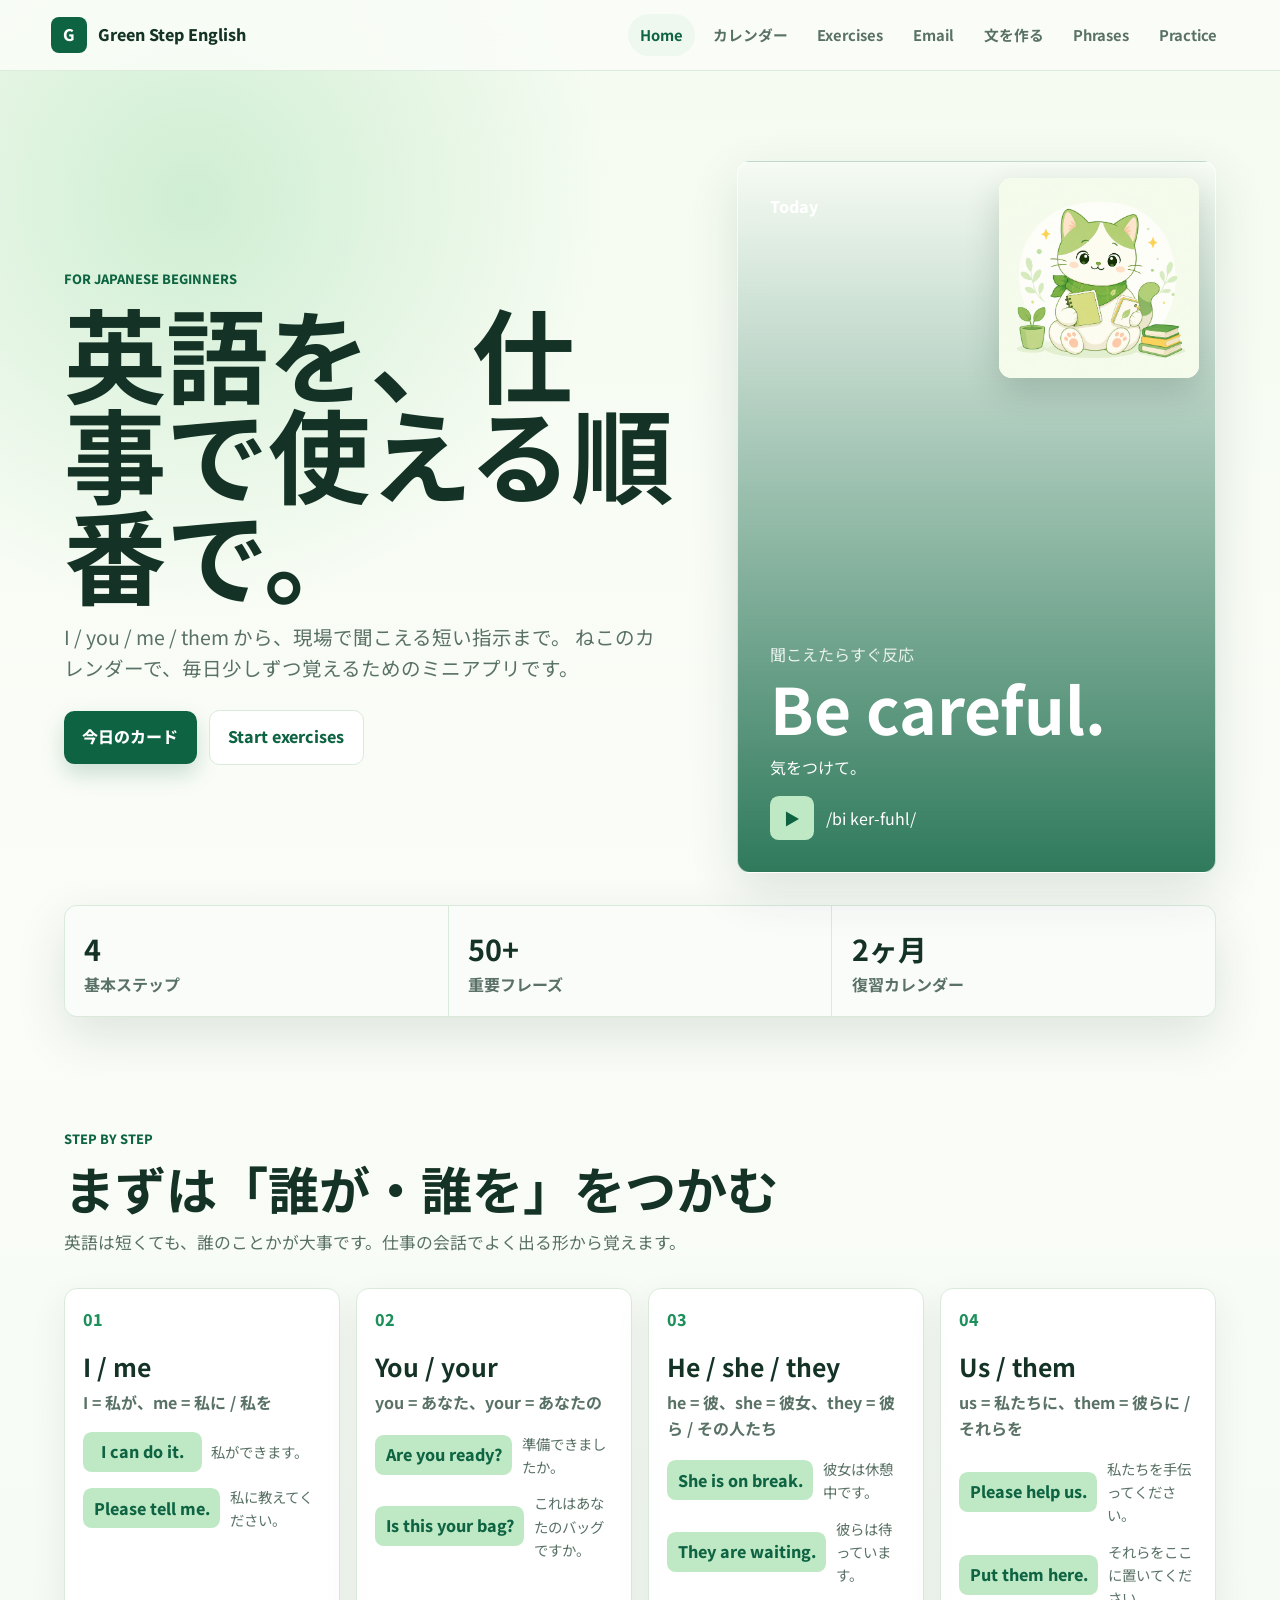
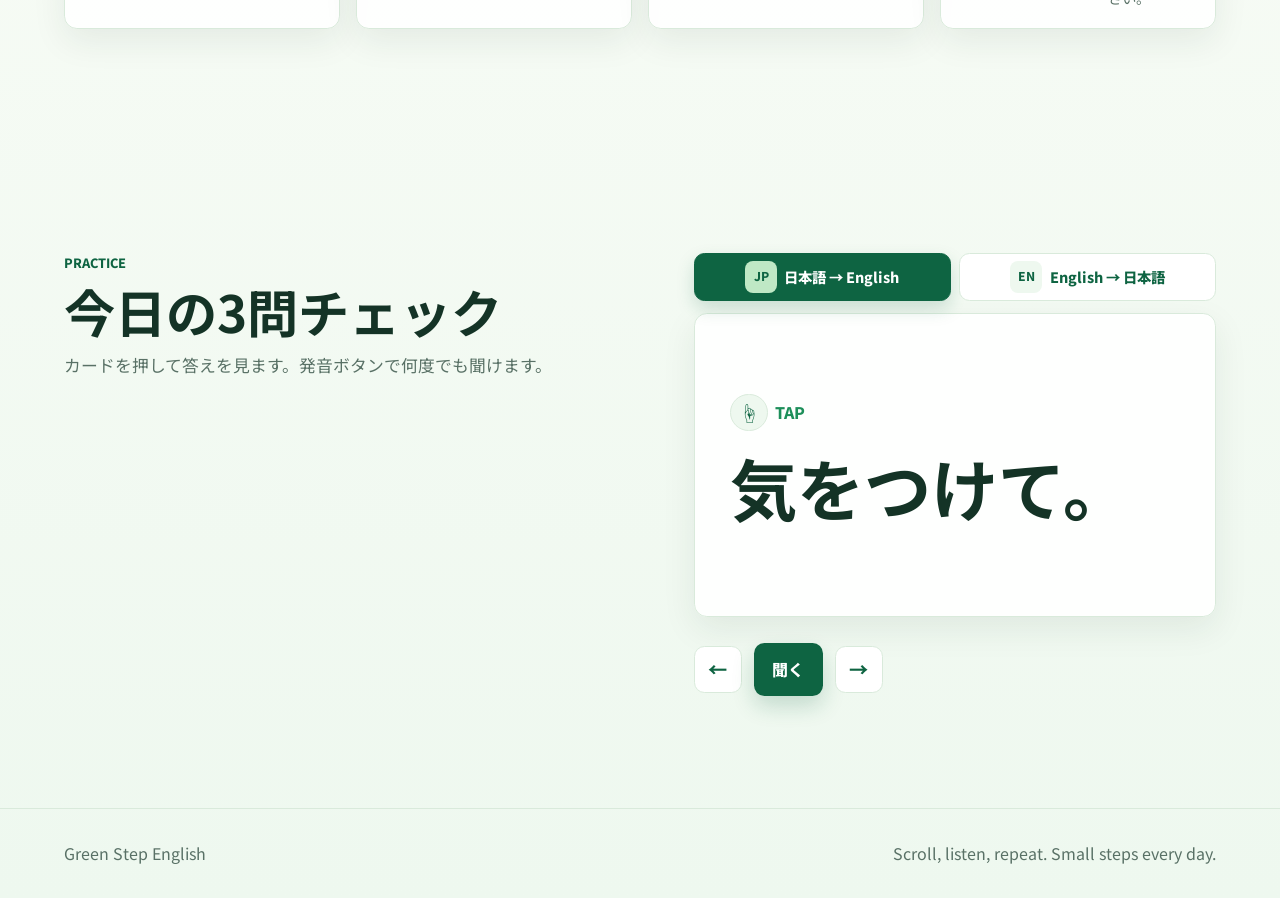
==== index.html @ 0c3299a9 "Remove German UI labels" ====
<!doctype html>
<html lang="ja">
  <head>
    <meta charset="UTF-8" />
    <meta name="viewport" content="width=device-width, initial-scale=1.0" />
    <title>Green Step English</title>
    <link rel="preconnect" href="https://fonts.googleapis.com" />
    <link rel="preconnect" href="https://fonts.gstatic.com" crossorigin />
    <link
      href="https://fonts.googleapis.com/css2?family=Noto+Sans+JP:wght@400;500;700;800&display=swap"
      rel="stylesheet"
    />
    <link rel="stylesheet" href="styles.css" />
  </head>
  <body>
    <header class="topbar">
      <a class="brand" href="#top" aria-label="Green Step English">
        <span class="brand-mark">G</span>
        <span>Green Step English</span>
      </a>
      <nav class="nav" aria-label="メインナビゲーション">
        <a class="is-active" href="#home" data-page-link="home">Home</a>
        <a href="#calendar" data-page-link="calendar">カレンダー</a>
        <a href="#exercises" data-page-link="exercises">Exercises</a>
        <a href="#email" data-page-link="email">Email</a>
        <a href="#builder" data-page-link="builder">文を作る</a>
        <a href="#work" data-page-link="work">Phrases</a>
        <a href="#practice" data-page-link="practice">Practice</a>
      </nav>
    </header>

    <main id="top">
      <div class="page is-active" data-page="home">
        <section class="hero">
          <div class="hero-copy">
            <p class="eyebrow">For Japanese beginners</p>
            <h1>英語を、仕事で使える順番で。</h1>
            <p class="lead">
              I / you / me / them から、現場で聞こえる短い指示まで。
              ねこのカレンダーで、毎日少しずつ覚えるためのミニアプリです。
            </p>
            <div class="hero-actions">
              <a class="primary-action" href="#calendar" data-page-link="calendar">今日のカード</a>
              <a class="secondary-action" href="#exercises" data-page-link="exercises">Start exercises</a>
            </div>
          </div>
          <div class="hero-panel" aria-label="今日のミニレッスン">
            <img class="cat-mascot" src="assets/study-cat.png" alt="英語を勉強するねこのマスコット" />
            <div class="panel-topline">
              <span>Today</span>
              <strong>8 min</strong>
            </div>
            <p class="mini-label">聞こえたらすぐ反応</p>
            <h2>Be careful.</h2>
            <p>気をつけて。</p>
            <div class="sound-row">
              <button class="sound-button" data-speak="Be careful.">▶</button>
              <span>/bi ker-fuhl/</span>
            </div>
          </div>
        </section>

        <section class="stats-band" aria-label="学習の流れ">
          <div>
            <strong>4</strong>
            <span>基本ステップ</span>
          </div>
          <div>
            <strong>50+</strong>
            <span>重要フレーズ</span>
          </div>
          <div>
            <strong>2ヶ月</strong>
            <span>復習カレンダー</span>
          </div>
        </section>

        <section class="section intro-section" id="steps">
          <div class="section-heading">
            <p class="eyebrow">Step by step</p>
            <h2>まずは「誰が・誰を」をつかむ</h2>
            <p>
              英語は短くても、誰のことかが大事です。仕事の会話でよく出る形から覚えます。
            </p>
          </div>

          <div class="lesson-grid">
            <article class="lesson-card">
              <span class="step-number">01</span>
              <h3>I / me</h3>
              <p class="jp">I = 私が、me = 私に / 私を</p>
              <ul>
                <li><button data-speak="I can do it.">I can do it.</button><span>私ができます。</span></li>
                <li><button data-speak="Please tell me.">Please tell me.</button><span>私に教えてください。</span></li>
              </ul>
            </article>
            <article class="lesson-card">
              <span class="step-number">02</span>
              <h3>You / your</h3>
              <p class="jp">you = あなた、your = あなたの</p>
              <ul>
                <li><button data-speak="Are you ready?">Are you ready?</button><span>準備できましたか。</span></li>
                <li><button data-speak="Is this your bag?">Is this your bag?</button><span>これはあなたのバッグですか。</span></li>
              </ul>
            </article>
            <article class="lesson-card">
              <span class="step-number">03</span>
              <h3>He / she / they</h3>
              <p class="jp">he = 彼、she = 彼女、they = 彼ら / その人たち</p>
              <ul>
                <li><button data-speak="She is on break.">She is on break.</button><span>彼女は休憩中です。</span></li>
                <li><button data-speak="They are waiting.">They are waiting.</button><span>彼らは待っています。</span></li>
              </ul>
            </article>
            <article class="lesson-card">
              <span class="step-number">04</span>
              <h3>Us / them</h3>
              <p class="jp">us = 私たちに、them = 彼らに / それらを</p>
              <ul>
                <li><button data-speak="Please help us.">Please help us.</button><span>私たちを手伝ってください。</span></li>
                <li><button data-speak="Put them here.">Put them here.</button><span>それらをここに置いてください。</span></li>
              </ul>
            </article>
          </div>
        </section>
      </div>

      <section class="section calendar-section page" id="calendar" data-page="calendar">
        <div class="section-heading">
          <p class="eyebrow">Cat review calendar</p>
          <h2>2ヶ月のねこ復習カレンダー</h2>
          <p>
            60日を2つの30日ブロックで表示します。最初の日は2枚、その後は新しいカード1枚と古いカードの復習です。
          </p>
        </div>

        <div class="calendar-layout">
          <div class="calendar-board">
            <div class="calendar-header">
              <div>
                <p class="builder-label">Study map</p>
                <h3>今日の足あとを選ぶ</h3>
              </div>
              <img src="assets/study-cat.png" alt="" aria-hidden="true" />
            </div>
            <div class="months" id="calendarMonths"></div>
          </div>

          <aside class="day-study" aria-live="polite">
            <div class="day-study-top">
              <div>
                <p class="builder-label" id="selectedDayLabel">Day 1</p>
                <h3 id="selectedDayTitle">今日のカード</h3>
              </div>
              <span id="dayMixBadge">2 new</span>
            </div>
            <div class="front-toggle" aria-label="カードの表面">
              <button class="is-selected" data-front-lang="en" type="button">
                <span>EN</span>
                English
              </button>
              <button data-front-lang="ja" type="button">
                <span>JP</span>
                日本語
              </button>
            </div>
            <div class="study-card" id="studyCard" tabindex="0" role="button">
              <div class="card-topline">
                <p id="studyCardType">New card</p>
                <span class="tap-hint" aria-hidden="true">☝</span>
              </div>
              <h4 id="studyPrompt">Be careful.</h4>
              <p id="studyAnswer">気をつけて。</p>
              <div class="word-map" id="wordMap" aria-label="単語マップ"></div>
            </div>
            <div class="study-controls">
              <button class="icon-action" id="prevStudyCard" aria-label="前のカード">←</button>
              <button class="primary-action" id="speakStudyCard">聞く</button>
              <button class="icon-action" id="nextStudyCard" aria-label="次のカード">→</button>
            </div>
            <div class="daily-card-list" id="dailyCardList"></div>
          </aside>
        </div>
      </section>

      <section class="section exercises-section page" id="exercises" data-page="exercises">
        <div class="section-heading">
          <p class="eyebrow">Smart exercises</p>
          <h2>緑なら正解、赤ならもう一度</h2>
          <p>覚えた単語とフレーズを、選択・穴埋め・メール文で練習します。</p>
        </div>

        <div class="exercise-dashboard">
          <div class="score-card">
            <p class="builder-label">Score</p>
            <h3 id="exerciseScore">0 / 0</h3>
            <button class="secondary-action" id="resetExercises" type="button">Reset</button>
          </div>
          <div class="exercise-list" id="exerciseList"></div>
        </div>
      </section>

      <section class="section email-section page" id="email" data-page="email">
        <div class="section-heading">
          <p class="eyebrow">Email & office English</p>
          <h2>メールと仕事でよく使う表現</h2>
          <p>短いメール、依頼、確認、返信で使える安全な表現です。</p>
        </div>

        <div class="email-layout">
          <div class="email-phrase-list" id="emailPhraseList"></div>
          <div class="email-mini-task">
            <p class="builder-label">Mini writing</p>
            <h3>空欄に合う英語を選ぶ</h3>
            <p class="mail-preview">
              Hello,<br />
              <span id="emailBlank">_____</span><br />
              Thank you.
            </p>
            <div class="email-options" id="emailOptions"></div>
            <p class="exercise-feedback" id="emailFeedback"></p>
          </div>
        </div>
      </section>

      <section class="section builder-section page" id="builder" data-page="builder">
        <div class="section-heading">
          <p class="eyebrow">Sentence builder</p>
          <h2>自分の仕事を英語で言う</h2>
          <p>
            実際の部署名を使って、自分の所属や行き先を英語で言えるように練習します。
          </p>
        </div>

        <div class="builder-layout">
          <div class="builder-card">
            <p class="builder-label">今の文</p>
            <h3 id="builtSentence">I'm working in the kitchen department.</h3>
            <p id="builtJapanese">私はキッチン部門で働いています。</p>
            <button class="primary-action" id="speakBuiltSentence">聞く</button>
          </div>
          <div class="builder-options" aria-label="文のオプション">
            <div>
              <p class="option-title">場所 / 部署</p>
              <div class="option-row" id="departmentOptions"></div>
            </div>
            <div>
              <p class="option-title">言い方</p>
              <div class="pattern-grid" id="patternOptions"></div>
            </div>
          </div>
        </div>
      </section>

      <section class="section phrase-section page" id="work" data-page="work">
        <div class="section-heading">
          <p class="eyebrow">Workplace phrases</p>
          <h2>職場で聞こえやすい短い英語</h2>
          <p>倉庫、工場、カフェ、ホテル、オフィスで使える「短くて強い」表現です。</p>
        </div>

        <div class="phrase-list" id="phraseList"></div>
      </section>

      <section class="section practice-section page" id="practice" data-page="practice">
        <div class="section-heading">
          <p class="eyebrow">Practice</p>
          <h2>今日の3問チェック</h2>
          <p>カードを押して答えを見ます。発音ボタンで何度でも聞けます。</p>
        </div>

        <div class="quiz-shell">
          <div class="front-toggle quiz-direction" aria-label="練習の方向">
            <button class="is-selected" data-quiz-dir="ja-en" type="button">
              <span>JP</span>
              日本語 → English
            </button>
            <button data-quiz-dir="en-ja" type="button">
              <span>EN</span>
              English → 日本語
            </button>
          </div>
          <div class="quiz-card" id="quizCard" tabindex="0" role="button" aria-live="polite">
            <p class="quiz-kicker"><span aria-hidden="true">☝</span> Tap</p>
            <h3 id="quizPrompt">気をつけて。</h3>
            <p id="quizAnswer">Be careful.</p>
            <div class="word-map" id="quizWordMap" aria-label="単語マップ"></div>
          </div>
          <div class="quiz-controls">
            <button class="icon-action" id="prevQuiz" aria-label="前の問題">←</button>
            <button class="primary-action" id="speakQuiz">聞く</button>
            <button class="icon-action" id="nextQuiz" aria-label="次の問題">→</button>
          </div>
        </div>
      </section>
    </main>

    <footer class="footer">
      <p>Green Step English</p>
      <p>Scroll, listen, repeat. Small steps every day.</p>
    </footer>

    <script src="script.js"></script>
  </body>
</html>
---- styles.css ----
:root {
  --ink: #143326;
  --muted: #597166;
  --soft: #eef8ef;
  --paper: #fbfdf8;
  --line: #d9eadb;
  --green: #1d8f5a;
  --green-dark: #0e6442;
  --mint: #bfe8c5;
  --yellow: #f4d35e;
  --white: #ffffff;
  --shadow: 0 18px 50px rgba(20, 51, 38, 0.12);
}

* {
  box-sizing: border-box;
}

html {
  scroll-behavior: smooth;
}

body {
  margin: 0;
  color: var(--ink);
  background:
    radial-gradient(circle at 15% 8%, rgba(191, 232, 197, 0.7), transparent 26rem),
    linear-gradient(180deg, #f4fbf0 0%, var(--paper) 38%, #eef8ef 100%);
  font-family: "Noto Sans JP", system-ui, -apple-system, BlinkMacSystemFont, sans-serif;
  line-height: 1.6;
}

button,
a {
  font: inherit;
}

a {
  color: inherit;
  text-decoration: none;
}

.topbar {
  position: sticky;
  top: 0;
  z-index: 20;
  display: flex;
  align-items: center;
  justify-content: space-between;
  gap: 1rem;
  padding: 0.9rem clamp(1rem, 4vw, 4rem);
  background: rgba(251, 253, 248, 0.86);
  border-bottom: 1px solid rgba(217, 234, 219, 0.9);
  backdrop-filter: blur(14px);
}

.brand {
  display: inline-flex;
  align-items: center;
  gap: 0.65rem;
  font-weight: 800;
  white-space: nowrap;
}

.brand-mark {
  display: grid;
  width: 2.25rem;
  height: 2.25rem;
  place-items: center;
  color: var(--white);
  background: var(--green-dark);
  border-radius: 0.5rem;
}

.nav {
  display: flex;
  gap: 0.35rem;
  color: var(--muted);
  font-size: 0.92rem;
  font-weight: 700;
}

.nav a {
  padding: 0.55rem 0.75rem;
  border-radius: 999px;
}

.nav a:hover,
.nav a.is-active {
  color: var(--green-dark);
  background: var(--soft);
}

.page {
  display: none;
}

.page.is-active {
  display: block;
}

.hero {
  display: grid;
  grid-template-columns: minmax(0, 1.12fr) minmax(18rem, 0.88fr);
  align-items: center;
  gap: clamp(1.5rem, 5vw, 5rem);
  min-height: calc(100svh - 4.1rem);
  padding: clamp(2.25rem, 7vw, 6rem) clamp(1rem, 5vw, 6rem) 2rem;
}

.hero-copy {
  max-width: 48rem;
}

.eyebrow {
  margin: 0 0 0.7rem;
  color: var(--green-dark);
  font-size: 0.8rem;
  font-weight: 800;
  letter-spacing: 0;
  text-transform: uppercase;
}

h1,
h2,
h3,
p {
  margin-top: 0;
}

h1 {
  max-width: 12ch;
  margin-bottom: 1.2rem;
  font-size: clamp(3rem, 8vw, 6.9rem);
  line-height: 0.98;
  letter-spacing: 0;
}

h2 {
  margin-bottom: 0.8rem;
  font-size: clamp(2rem, 4vw, 3.6rem);
  line-height: 1.08;
  letter-spacing: 0;
}

h3 {
  margin-bottom: 0.55rem;
  font-size: 1.55rem;
  line-height: 1.18;
  letter-spacing: 0;
}

.lead {
  max-width: 43rem;
  color: var(--muted);
  font-size: clamp(1rem, 2vw, 1.22rem);
}

.hero-actions,
.quiz-controls {
  display: flex;
  flex-wrap: wrap;
  align-items: center;
  gap: 0.75rem;
  margin-top: 1.65rem;
}

.builder-card .primary-action {
  margin-top: 1rem;
}

.primary-action,
.secondary-action,
.icon-action {
  display: inline-flex;
  min-height: 2.9rem;
  align-items: center;
  justify-content: center;
  border: 0;
  border-radius: 0.65rem;
  cursor: pointer;
  font-weight: 800;
}

.primary-action {
  padding: 0.85rem 1.15rem;
  color: var(--white);
  background: var(--green-dark);
  box-shadow: 0 10px 22px rgba(14, 100, 66, 0.2);
}

.secondary-action {
  padding: 0.85rem 1.15rem;
  color: var(--green-dark);
  background: var(--white);
  border: 1px solid var(--line);
}

.icon-action {
  width: 3rem;
  color: var(--green-dark);
  background: var(--white);
  border: 1px solid var(--line);
  font-size: 1.2rem;
}

.hero-panel {
  position: relative;
  align-self: stretch;
  display: flex;
  min-height: 28rem;
  flex-direction: column;
  justify-content: flex-end;
  padding: clamp(1.2rem, 3vw, 2rem);
  background:
    linear-gradient(180deg, rgba(255, 255, 255, 0.15), rgba(14, 100, 66, 0.86)),
    url("https://images.unsplash.com/photo-1497366754035-f200968a6e72?auto=format&fit=crop&w=1200&q=80") center/cover;
  border: 1px solid rgba(255, 255, 255, 0.7);
  border-radius: 0.8rem;
  box-shadow: var(--shadow);
  color: var(--white);
  overflow: hidden;
}

.cat-mascot {
  position: absolute;
  top: 1rem;
  right: 1rem;
  width: min(42%, 13rem);
  aspect-ratio: 1;
  object-fit: contain;
  border-radius: 0.8rem;
  background: rgba(255, 255, 255, 0.9);
  box-shadow: 0 14px 34px rgba(20, 51, 38, 0.18);
}

.panel-topline {
  display: flex;
  justify-content: space-between;
  margin-bottom: auto;
  font-weight: 800;
}

.mini-label {
  margin-bottom: 0.3rem;
  opacity: 0.86;
}

.hero-panel h2 {
  font-size: clamp(2.2rem, 5vw, 4.4rem);
}

.sound-row {
  display: flex;
  align-items: center;
  gap: 0.75rem;
}

.sound-button,
.lesson-card li button,
.phrase-sound {
  display: inline-grid;
  flex: 0 0 auto;
  place-items: center;
  border: 0;
  border-radius: 0.55rem;
  cursor: pointer;
  color: var(--green-dark);
  background: var(--mint);
  font-weight: 800;
}

.sound-button {
  width: 2.75rem;
  height: 2.75rem;
}

.stats-band {
  display: grid;
  grid-template-columns: repeat(3, 1fr);
  gap: 1px;
  margin: 0 clamp(1rem, 5vw, 6rem);
  overflow: hidden;
  border: 1px solid var(--line);
  border-radius: 0.8rem;
  background: var(--line);
  box-shadow: var(--shadow);
}

.stats-band div {
  padding: 1.2rem;
  background: rgba(255, 255, 255, 0.86);
}

.stats-band strong,
.stats-band span {
  display: block;
}

.stats-band strong {
  font-size: 1.8rem;
}

.stats-band span {
  color: var(--muted);
  font-weight: 700;
}

.section {
  padding: clamp(4rem, 9vw, 7rem) clamp(1rem, 5vw, 6rem);
}

.section-heading {
  max-width: 46rem;
  margin-bottom: 2rem;
}

.section-heading p:not(.eyebrow) {
  color: var(--muted);
  font-size: 1.05rem;
}

.lesson-grid {
  display: grid;
  grid-template-columns: repeat(4, minmax(0, 1fr));
  gap: 1rem;
}

.lesson-card,
.phrase-card,
.quiz-card,
.exercise-card,
.email-card,
.email-mini-task,
.score-card {
  background: rgba(255, 255, 255, 0.9);
  border: 1px solid var(--line);
  border-radius: 0.8rem;
  box-shadow: 0 12px 34px rgba(20, 51, 38, 0.08);
}

.lesson-card {
  padding: 1.15rem;
}

.step-number {
  display: inline-flex;
  margin-bottom: 1.2rem;
  color: var(--green);
  font-weight: 800;
}

.jp {
  color: var(--muted);
  font-weight: 700;
}

.lesson-card ul {
  display: grid;
  gap: 0.85rem;
  margin: 1rem 0 0;
  padding: 0;
  list-style: none;
}

.lesson-card li {
  display: grid;
  grid-template-columns: auto minmax(0, 1fr);
  align-items: center;
  gap: 0.6rem;
}

.lesson-card li button {
  min-width: 7.4rem;
  min-height: 2.35rem;
  padding: 0.45rem 0.65rem;
}

.lesson-card li span {
  color: var(--muted);
  font-size: 0.9rem;
}

.phrase-section {
  background: linear-gradient(180deg, rgba(238, 248, 239, 0.65), rgba(255, 255, 255, 0));
}

.calendar-section {
  background:
    linear-gradient(180deg, rgba(255, 255, 255, 0), rgba(191, 232, 197, 0.28)),
    var(--paper);
}

.calendar-layout {
  display: grid;
  grid-template-columns: minmax(0, 1.18fr) minmax(20rem, 0.82fr);
  gap: 1rem;
  align-items: start;
}

.calendar-board,
.day-study {
  background: rgba(255, 255, 255, 0.92);
  border: 1px solid var(--line);
  border-radius: 0.8rem;
  box-shadow: 0 12px 34px rgba(20, 51, 38, 0.08);
}

.calendar-board {
  padding: clamp(1rem, 3vw, 1.4rem);
}

.calendar-header,
.day-study-top {
  display: flex;
  align-items: center;
  justify-content: space-between;
  gap: 1rem;
  margin-bottom: 1rem;
}

.calendar-header h3,
.day-study-top h3 {
  margin-bottom: 0;
}

.calendar-header img {
  width: 5.2rem;
  height: 5.2rem;
  object-fit: contain;
  border-radius: 0.8rem;
  background: var(--soft);
}

.months {
  display: grid;
  grid-template-columns: repeat(2, minmax(0, 1fr));
  gap: 1rem;
}

.month {
  min-width: 0;
}

.month-title {
  margin-bottom: 0.65rem;
  color: var(--green-dark);
  font-size: 1rem;
  font-weight: 800;
}

.weekday-row,
.day-grid {
  display: grid;
  grid-template-columns: repeat(7, minmax(0, 1fr));
  gap: 0.35rem;
}

.weekday-row {
  margin-bottom: 0.35rem;
  color: var(--muted);
  font-size: 0.72rem;
  font-weight: 800;
  text-align: center;
}

.day-button,
.blank-day {
  aspect-ratio: 1;
  min-width: 0;
}

.day-button {
  position: relative;
  display: grid;
  place-items: center;
  border: 1px solid var(--line);
  border-radius: 0.55rem;
  color: var(--ink);
  background: var(--white);
  cursor: pointer;
  font-size: 0.9rem;
  font-weight: 800;
}

.day-button::after {
  position: absolute;
  right: 0.22rem;
  bottom: 0.12rem;
  color: var(--green);
  content: "•";
  font-size: 1.05rem;
}

.day-button.is-today {
  border-color: var(--yellow);
  box-shadow: inset 0 0 0 2px rgba(244, 211, 94, 0.72);
}

.day-button.is-selected {
  color: var(--white);
  background: var(--green-dark);
  border-color: var(--green-dark);
}

.day-button.is-selected::after {
  color: var(--yellow);
}

.day-study {
  position: sticky;
  top: 6rem;
  padding: clamp(1rem, 3vw, 1.35rem);
}

.day-study-top span {
  flex: 0 0 auto;
  padding: 0.42rem 0.65rem;
  color: var(--green-dark);
  background: var(--soft);
  border-radius: 999px;
  font-size: 0.82rem;
  font-weight: 800;
}

.front-toggle {
  display: grid;
  grid-template-columns: repeat(2, minmax(0, 1fr));
  gap: 0.5rem;
  margin-bottom: 0.9rem;
  padding: 0;
  background: transparent;
  border: 0;
}

.quiz-direction {
  margin-bottom: 0.75rem;
}

.front-toggle button {
  display: flex;
  min-height: 3rem;
  align-items: center;
  justify-content: center;
  gap: 0.45rem;
  border: 1px solid var(--line);
  border-radius: 0.65rem;
  color: var(--green-dark);
  background: var(--white);
  cursor: pointer;
  font-size: 0.9rem;
  font-weight: 800;
}

.front-toggle button span {
  display: inline-grid;
  width: 2rem;
  height: 2rem;
  place-items: center;
  border-radius: 0.5rem;
  background: var(--soft);
  font-size: 0.76rem;
}

.front-toggle button.is-selected {
  color: var(--white);
  background: var(--green-dark);
  border-color: var(--green-dark);
  box-shadow: 0 8px 18px rgba(14, 100, 66, 0.18);
}

.front-toggle button.is-selected span {
  color: var(--green-dark);
  background: var(--mint);
}

.study-card {
  min-height: 16rem;
  display: flex;
  flex-direction: column;
  justify-content: center;
  padding: clamp(1rem, 3vw, 1.4rem);
  background:
    linear-gradient(135deg, rgba(191, 232, 197, 0.58), rgba(255, 255, 255, 0.9)),
    var(--white);
  border: 1px solid var(--line);
  border-radius: 0.8rem;
  cursor: pointer;
}

.card-topline {
  display: flex;
  align-items: center;
  justify-content: space-between;
  gap: 1rem;
  margin-bottom: 0.75rem;
}

.card-topline p {
  margin: 0;
  color: var(--green);
  font-size: 0.8rem;
  font-weight: 800;
  text-transform: uppercase;
}

.tap-hint {
  display: inline-grid;
  width: 2.35rem;
  height: 2.35rem;
  place-items: center;
  border-radius: 999px;
  background: var(--white);
  border: 1px solid var(--line);
  color: var(--green-dark);
  font-size: 1.25rem;
  box-shadow: 0 8px 20px rgba(20, 51, 38, 0.08);
}

.study-card h4 {
  margin: 0 0 0.9rem;
  font-size: clamp(1.75rem, 4vw, 3rem);
  line-height: 1.12;
}

#studyAnswer {
  display: none;
  color: var(--muted);
  font-size: 1.1rem;
  font-weight: 800;
}

.word-map {
  display: none;
  margin-top: 1rem;
  padding-top: 1rem;
  border-top: 1px solid rgba(217, 234, 219, 0.9);
}

.word-map p {
  margin-bottom: 0.55rem;
  color: var(--green);
  font-size: 0.78rem;
  font-weight: 800;
  text-transform: uppercase;
}

.word-map div {
  display: flex;
  flex-wrap: wrap;
  gap: 0.5rem;
}

.word-chip {
  display: grid;
  gap: 0.15rem;
  max-width: 100%;
  padding: 0.45rem 0.6rem;
  border: 1px solid var(--line);
  border-radius: 0.65rem;
  background: rgba(255, 255, 255, 0.78);
}

.word-chip strong {
  color: var(--green-dark);
  font-size: 0.9rem;
}

.word-chip small {
  color: var(--muted);
  font-size: 0.78rem;
  font-weight: 700;
}

.word-chip em {
  color: var(--muted);
  font-size: 0.72rem;
  font-style: normal;
  line-height: 1.35;
}

.study-card.is-flipped #studyAnswer,
.study-card.is-flipped .word-map,
.quiz-card.is-flipped .word-map {
  display: block;
}

.study-controls {
  display: flex;
  gap: 0.75rem;
  align-items: center;
  margin-top: 0.9rem;
}

.daily-card-list {
  display: grid;
  gap: 0.55rem;
  margin-top: 1rem;
}

.daily-card-list button {
  display: grid;
  grid-template-columns: auto minmax(0, 1fr);
  gap: 0.65rem;
  align-items: center;
  width: 100%;
  min-height: 3.2rem;
  padding: 0.65rem;
  border: 1px solid var(--line);
  border-radius: 0.65rem;
  color: var(--ink);
  background: var(--white);
  cursor: pointer;
  text-align: left;
}

.daily-card-list button.is-selected {
  border-color: var(--green-dark);
  background: var(--soft);
}

.card-kind {
  display: inline-flex;
  min-width: 4.4rem;
  justify-content: center;
  padding: 0.24rem 0.45rem;
  color: var(--green-dark);
  background: var(--mint);
  border-radius: 999px;
  font-size: 0.75rem;
  font-weight: 800;
}

.builder-section {
  background:
    linear-gradient(135deg, rgba(14, 100, 66, 0.08), rgba(244, 211, 94, 0.14)),
    rgba(255, 255, 255, 0.35);
}

.builder-layout {
  display: grid;
  grid-template-columns: minmax(18rem, 0.78fr) minmax(0, 1.22fr);
  gap: 1rem;
  align-items: start;
}

.builder-card,
.builder-options {
  background: rgba(255, 255, 255, 0.92);
  border: 1px solid var(--line);
  border-radius: 0.8rem;
  box-shadow: 0 12px 34px rgba(20, 51, 38, 0.08);
}

.builder-card {
  position: sticky;
  top: 6rem;
  padding: clamp(1.2rem, 3vw, 2rem);
}

.builder-label,
.option-title {
  color: var(--green);
  font-size: 0.8rem;
  font-weight: 800;
  text-transform: uppercase;
}

.builder-card h3 {
  font-size: clamp(1.9rem, 4vw, 3.2rem);
}

.builder-card p:last-of-type {
  color: var(--muted);
  font-weight: 700;
}

.builder-options {
  display: grid;
  gap: 1.4rem;
  padding: clamp(1rem, 3vw, 1.4rem);
}

.option-row,
.pattern-grid {
  display: flex;
  flex-wrap: wrap;
  gap: 0.65rem;
}

.pattern-grid {
  display: grid;
  grid-template-columns: repeat(2, minmax(0, 1fr));
}

.choice-button,
.pattern-button {
  min-height: 2.8rem;
  border: 1px solid var(--line);
  border-radius: 0.65rem;
  color: var(--green-dark);
  background: var(--white);
  cursor: pointer;
  font-weight: 800;
}

.choice-button {
  padding: 0.65rem 0.85rem;
}

.pattern-button {
  display: grid;
  gap: 0.15rem;
  padding: 0.85rem;
  text-align: left;
}

.pattern-button span {
  color: var(--muted);
  font-size: 0.84rem;
  font-weight: 700;
}

.choice-button.is-selected,
.pattern-button.is-selected {
  color: var(--white);
  background: var(--green-dark);
  border-color: var(--green-dark);
}

.pattern-button.is-selected span {
  color: rgba(255, 255, 255, 0.78);
}

.phrase-list {
  display: grid;
  grid-template-columns: repeat(3, minmax(0, 1fr));
  gap: 1rem;
}

.phrase-card {
  display: grid;
  grid-template-columns: auto minmax(0, 1fr);
  gap: 0.85rem;
  padding: 1rem;
}

.phrase-sound {
  width: 2.6rem;
  height: 2.6rem;
}

.phrase-card strong {
  display: block;
  font-size: 1.12rem;
}

.phrase-card span {
  display: block;
  color: var(--muted);
}

.tag {
  display: inline-flex;
  margin-top: 0.65rem;
  padding: 0.25rem 0.5rem;
  color: var(--green-dark);
  background: var(--soft);
  border-radius: 999px;
  font-size: 0.78rem;
  font-weight: 800;
}

.practice-section {
  display: grid;
  grid-template-columns: minmax(0, 0.78fr) minmax(18rem, 0.72fr);
  gap: clamp(1.5rem, 5vw, 5rem);
  align-items: start;
}

.exercises-section {
  background:
    linear-gradient(180deg, rgba(191, 232, 197, 0.24), rgba(255, 255, 255, 0)),
    var(--paper);
}

.exercise-dashboard {
  display: grid;
  grid-template-columns: minmax(15rem, 0.35fr) minmax(0, 1fr);
  gap: 1rem;
  align-items: start;
}

.score-card {
  position: sticky;
  top: 6rem;
  padding: 1.2rem;
}

.score-card h3 {
  font-size: 2.7rem;
}

.exercise-list {
  display: grid;
  gap: 1rem;
}

.exercise-card {
  padding: 1.1rem;
}

.exercise-topline {
  display: flex;
  align-items: center;
  gap: 0.65rem;
  margin-bottom: 0.7rem;
  color: var(--green);
}

.exercise-topline span {
  display: inline-grid;
  width: 2.2rem;
  height: 2.2rem;
  place-items: center;
  border-radius: 0.55rem;
  background: var(--soft);
  font-weight: 800;
}

.exercise-card h3 {
  font-size: clamp(1.35rem, 3vw, 2rem);
}

.exercise-options,
.email-options {
  display: grid;
  gap: 0.6rem;
}

.exercise-options button,
.email-options button {
  min-height: 3rem;
  padding: 0.75rem;
  border: 1px solid var(--line);
  border-radius: 0.65rem;
  color: var(--ink);
  background: var(--white);
  cursor: pointer;
  font-weight: 800;
  text-align: left;
}

.exercise-options button.is-selected,
.email-options button.is-selected {
  border-color: var(--green-dark);
}

.exercise-options button.is-answer,
.email-options button.is-answer {
  background: var(--soft);
}

.exercise-card.is-correct {
  border-color: #35a86b;
  box-shadow: 0 12px 34px rgba(53, 168, 107, 0.14);
}

.exercise-card.is-wrong {
  border-color: #dc5c5c;
  box-shadow: 0 12px 34px rgba(220, 92, 92, 0.13);
}

.exercise-feedback {
  min-height: 1.4rem;
  margin: 0.8rem 0 0;
  color: var(--muted);
  font-weight: 800;
}

.exercise-card.is-correct .exercise-feedback,
.exercise-feedback.is-correct {
  color: #1b7a4a;
}

.exercise-card.is-wrong .exercise-feedback,
.exercise-feedback.is-wrong {
  color: #b63f3f;
}

.email-section {
  background:
    linear-gradient(135deg, rgba(244, 211, 94, 0.12), rgba(191, 232, 197, 0.22)),
    var(--paper);
}

.email-layout {
  display: grid;
  grid-template-columns: minmax(0, 1fr) minmax(18rem, 0.55fr);
  gap: 1rem;
  align-items: start;
}

.email-phrase-list {
  display: grid;
  grid-template-columns: repeat(2, minmax(0, 1fr));
  gap: 1rem;
}

.email-card {
  display: grid;
  grid-template-columns: auto minmax(0, 1fr);
  gap: 0.85rem;
  padding: 1rem;
}

.email-card strong,
.email-card span,
.email-card small {
  display: block;
}

.email-card span,
.email-card small {
  color: var(--muted);
}

.email-card small {
  margin-top: 0.45rem;
  font-weight: 700;
}

.email-mini-task {
  position: sticky;
  top: 6rem;
  padding: 1.2rem;
}

.mail-preview {
  padding: 1rem;
  background: var(--soft);
  border: 1px solid var(--line);
  border-radius: 0.65rem;
  color: var(--ink);
  font-weight: 700;
}

#emailBlank {
  color: var(--green-dark);
  font-weight: 800;
}

.quiz-shell {
  position: sticky;
  top: 6rem;
}

.quiz-card {
  min-height: 19rem;
  display: flex;
  flex-direction: column;
  justify-content: center;
  padding: clamp(1.2rem, 4vw, 2.2rem);
  cursor: pointer;
}

.quiz-kicker {
  display: inline-flex;
  align-items: center;
  gap: 0.45rem;
  color: var(--green);
  font-weight: 800;
  text-transform: uppercase;
}

.quiz-kicker span {
  display: inline-grid;
  width: 2.35rem;
  height: 2.35rem;
  place-items: center;
  border-radius: 999px;
  background: var(--soft);
  border: 1px solid var(--line);
  color: var(--green-dark);
  font-size: 1.25rem;
}

.quiz-card h3 {
  font-size: clamp(2rem, 6vw, 4.2rem);
}

#quizAnswer {
  display: none;
  color: var(--muted);
  font-size: 1.25rem;
  font-weight: 800;
}

.quiz-card.is-flipped #quizAnswer {
  display: block;
}

.footer {
  display: flex;
  justify-content: space-between;
  gap: 1rem;
  padding: 2rem clamp(1rem, 5vw, 6rem);
  color: var(--muted);
  border-top: 1px solid var(--line);
}

.footer p {
  margin: 0;
}

@media (max-width: 980px) {
  .hero,
  .practice-section,
  .builder-layout,
  .calendar-layout,
  .exercise-dashboard,
  .email-layout {
    grid-template-columns: 1fr;
  }

  .hero {
    min-height: auto;
  }

  .hero-panel {
    min-height: 24rem;
  }

  .lesson-grid,
  .phrase-list {
    grid-template-columns: repeat(2, minmax(0, 1fr));
  }

  .quiz-shell {
    position: static;
  }

  .builder-card {
    position: static;
  }

  .day-study,
  .score-card,
  .email-mini-task {
    position: static;
  }
}

@media (max-width: 680px) {
  .topbar {
    align-items: flex-start;
    flex-direction: column;
  }

  .nav {
    width: 100%;
    overflow-x: auto;
    padding-bottom: 0.15rem;
  }

  .hero {
    padding-top: 2rem;
  }

  h1 {
    max-width: 9ch;
  }

  .stats-band,
  .lesson-grid,
  .phrase-list,
  .months,
  .email-phrase-list {
    grid-template-columns: 1fr;
  }

  .cat-mascot {
    width: 8.5rem;
  }

  .phrase-card {
    grid-template-columns: auto minmax(0, 1fr);
  }

  .pattern-grid {
    grid-template-columns: 1fr;
  }

  .footer {
    flex-direction: column;
  }
}
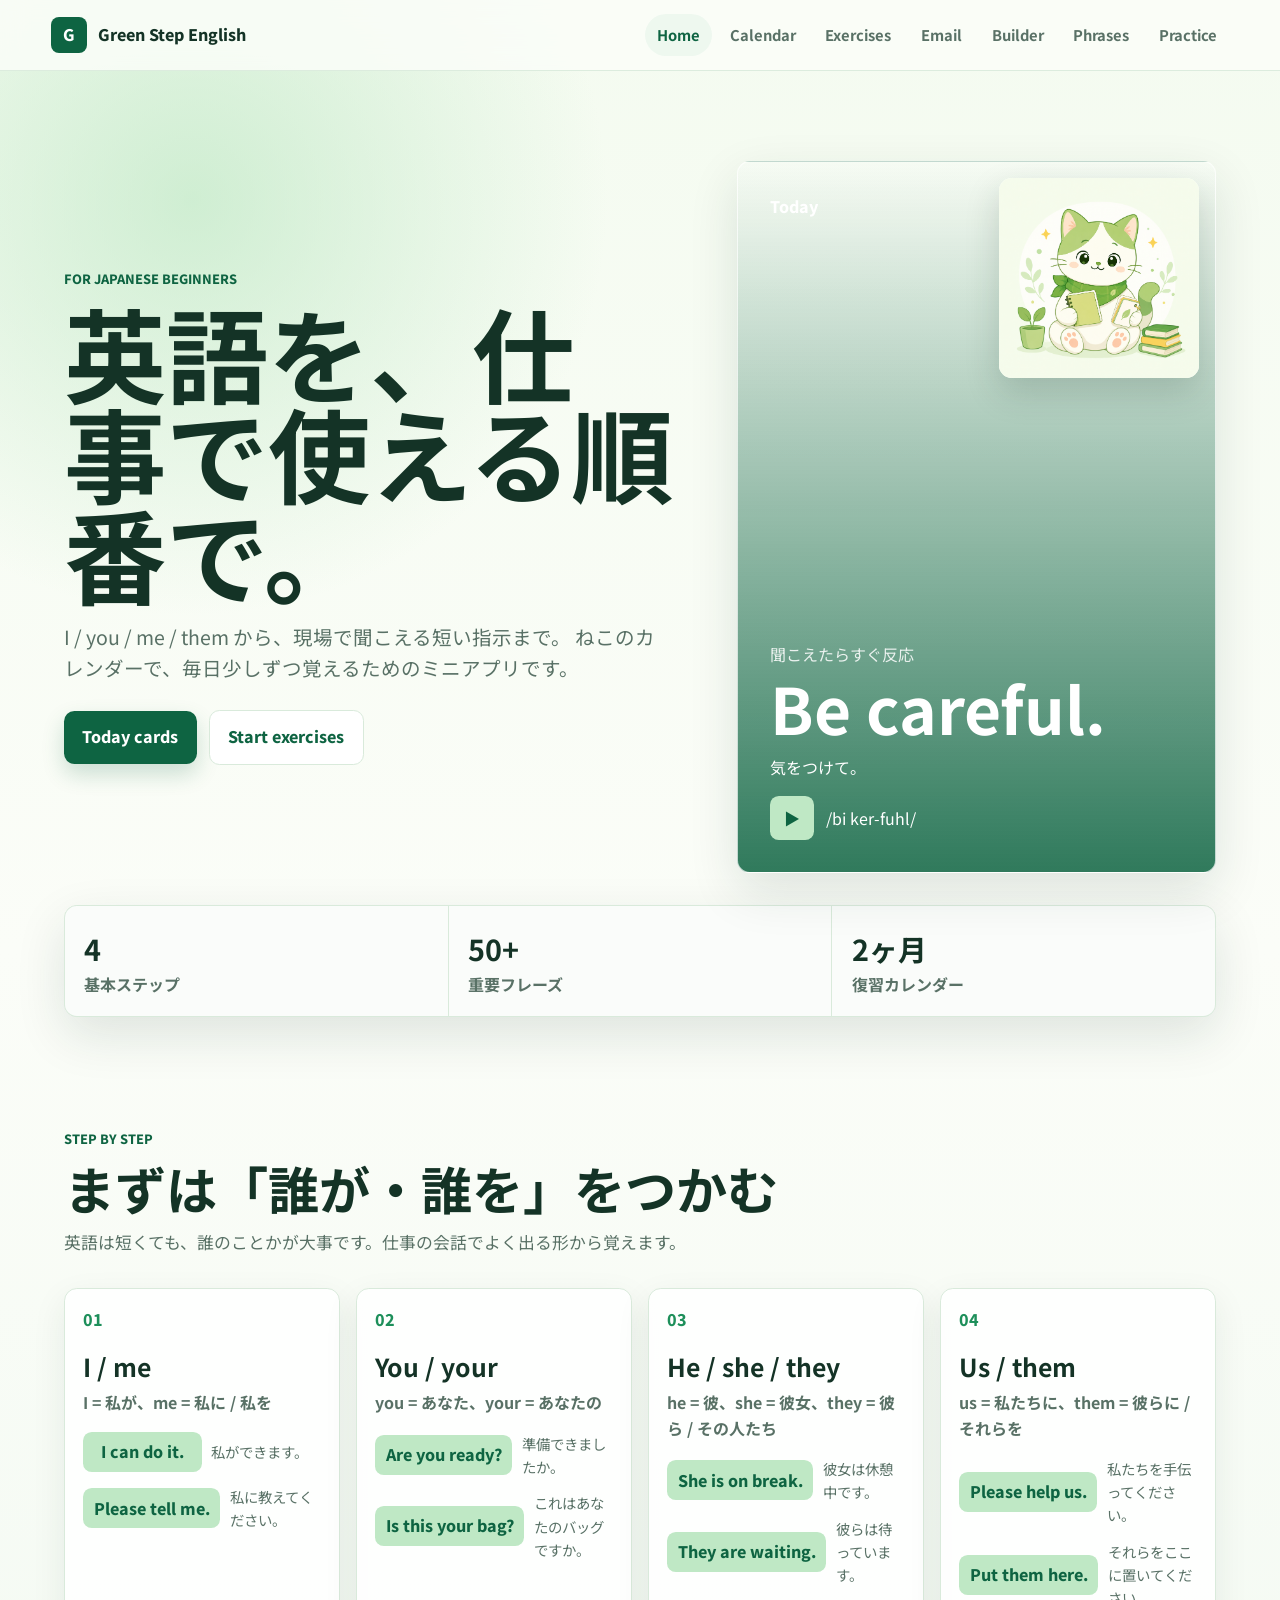
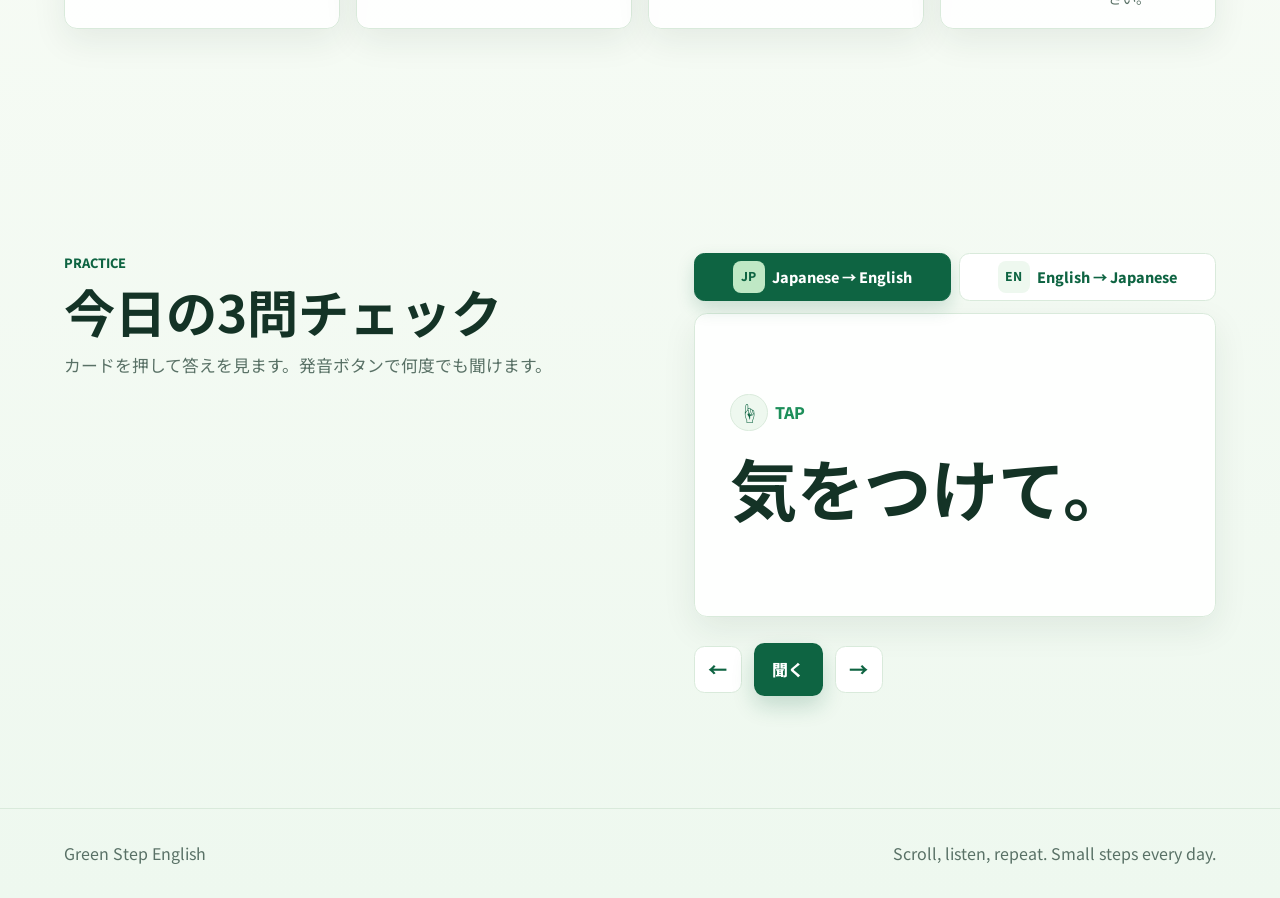
==== commit f8b7e556: "feat: better look" ====
--- a/index.html
+++ b/index.html
@@ -18,12 +18,12 @@
         <span class="brand-mark">G</span>
         <span>Green Step English</span>
       </a>
-      <nav class="nav" aria-label="メインナビゲーション">
+      <nav class="nav" aria-label="Main navigation">
         <a class="is-active" href="#home" data-page-link="home">Home</a>
-        <a href="#calendar" data-page-link="calendar">カレンダー</a>
+        <a href="#calendar" data-page-link="calendar">Calendar</a>
         <a href="#exercises" data-page-link="exercises">Exercises</a>
         <a href="#email" data-page-link="email">Email</a>
-        <a href="#builder" data-page-link="builder">文を作る</a>
+        <a href="#builder" data-page-link="builder">Builder</a>
         <a href="#work" data-page-link="work">Phrases</a>
         <a href="#practice" data-page-link="practice">Practice</a>
       </nav>
@@ -40,7 +40,7 @@
               ねこのカレンダーで、毎日少しずつ覚えるためのミニアプリです。
             </p>
             <div class="hero-actions">
-              <a class="primary-action" href="#calendar" data-page-link="calendar">今日のカード</a>
+              <a class="primary-action" href="#calendar" data-page-link="calendar">Today cards</a>
               <a class="secondary-action" href="#exercises" data-page-link="exercises">Start exercises</a>
             </div>
           </div>
@@ -154,14 +154,14 @@
               </div>
               <span id="dayMixBadge">2 new</span>
             </div>
-            <div class="front-toggle" aria-label="カードの表面">
+            <div class="front-toggle" aria-label="Card front">
               <button class="is-selected" data-front-lang="en" type="button">
                 <span>EN</span>
                 English
               </button>
               <button data-front-lang="ja" type="button">
                 <span>JP</span>
-                日本語
+                Japanese
               </button>
             </div>
             <div class="study-card" id="studyCard" tabindex="0" role="button">
@@ -194,7 +194,11 @@
           <div class="score-card">
             <p class="builder-label">Score</p>
             <h3 id="exerciseScore">0 / 0</h3>
-            <button class="secondary-action" id="resetExercises" type="button">Reset</button>
+            <p class="session-meta" id="exerciseMeta">Mixed session</p>
+            <div class="score-actions">
+              <button class="secondary-action" id="shuffleExercises" type="button">New mix</button>
+              <button class="secondary-action" id="resetExercises" type="button">Reset</button>
+            </div>
           </div>
           <div class="exercise-list" id="exerciseList"></div>
         </div>
@@ -208,18 +212,12 @@
         </div>
 
         <div class="email-layout">
+          <div class="email-mini-task">
+            <p class="builder-label">Email tasks</p>
+            <h3>メールで使う英語を選ぶ</h3>
+            <div class="email-task-list" id="emailTaskList"></div>
+          </div>
           <div class="email-phrase-list" id="emailPhraseList"></div>
-          <div class="email-mini-task">
-            <p class="builder-label">Mini writing</p>
-            <h3>空欄に合う英語を選ぶ</h3>
-            <p class="mail-preview">
-              Hello,<br />
-              <span id="emailBlank">_____</span><br />
-              Thank you.
-            </p>
-            <div class="email-options" id="emailOptions"></div>
-            <p class="exercise-feedback" id="emailFeedback"></p>
-          </div>
         </div>
       </section>
 
@@ -239,15 +237,15 @@
             <p id="builtJapanese">私はキッチン部門で働いています。</p>
             <button class="primary-action" id="speakBuiltSentence">聞く</button>
           </div>
-          <div class="builder-options" aria-label="文のオプション">
-            <div>
+          <div class="builder-options" aria-label="Sentence options">
+            <label class="select-field">
               <p class="option-title">場所 / 部署</p>
-              <div class="option-row" id="departmentOptions"></div>
-            </div>
-            <div>
+              <select id="departmentOptions"></select>
+            </label>
+            <label class="select-field">
               <p class="option-title">言い方</p>
-              <div class="pattern-grid" id="patternOptions"></div>
-            </div>
+              <select id="patternOptions"></select>
+            </label>
           </div>
         </div>
       </section>
@@ -270,14 +268,14 @@
         </div>
 
         <div class="quiz-shell">
-          <div class="front-toggle quiz-direction" aria-label="練習の方向">
+          <div class="front-toggle quiz-direction" aria-label="Practice direction">
             <button class="is-selected" data-quiz-dir="ja-en" type="button">
               <span>JP</span>
-              日本語 → English
+              Japanese → English
             </button>
             <button data-quiz-dir="en-ja" type="button">
               <span>EN</span>
-              English → 日本語
+              English → Japanese
             </button>
           </div>
           <div class="quiz-card" id="quizCard" tabindex="0" role="button" aria-live="polite">
--- a/styles.css
+++ b/styles.css
@@ -331,6 +331,7 @@
 .quiz-card,
 .exercise-card,
 .email-card,
+.email-task,
 .email-mini-task,
 .score-card {
   background: rgba(255, 255, 255, 0.9);
@@ -739,7 +740,7 @@
 
 .builder-layout {
   display: grid;
-  grid-template-columns: minmax(18rem, 0.78fr) minmax(0, 1.22fr);
+  grid-template-columns: minmax(0, 1fr) minmax(18rem, 0.58fr);
   gap: 1rem;
   align-items: start;
 }
@@ -767,7 +768,7 @@
 }
 
 .builder-card h3 {
-  font-size: clamp(1.9rem, 4vw, 3.2rem);
+  font-size: clamp(1.65rem, 3.4vw, 2.75rem);
 }
 
 .builder-card p:last-of-type {
@@ -777,20 +778,25 @@
 
 .builder-options {
   display: grid;
-  gap: 1.4rem;
+  gap: 1rem;
   padding: clamp(1rem, 3vw, 1.4rem);
 }
 
-.option-row,
-.pattern-grid {
-  display: flex;
-  flex-wrap: wrap;
-  gap: 0.65rem;
-}
-
-.pattern-grid {
-  display: grid;
-  grid-template-columns: repeat(2, minmax(0, 1fr));
+.select-field {
+  display: grid;
+  gap: 0.45rem;
+}
+
+.select-field select {
+  width: 100%;
+  min-height: 3.2rem;
+  padding: 0.75rem 0.85rem;
+  border: 1px solid var(--line);
+  border-radius: 0.65rem;
+  color: var(--ink);
+  background: var(--white);
+  cursor: pointer;
+  font-weight: 800;
 }
 
 .choice-button,
@@ -899,6 +905,20 @@
 
 .score-card h3 {
   font-size: 2.7rem;
+}
+
+.session-meta {
+  color: var(--muted);
+  font-weight: 800;
+}
+
+.score-actions {
+  display: grid;
+  gap: 0.6rem;
+}
+
+.score-actions .secondary-action {
+  width: 100%;
 }
 
 .exercise-list {
@@ -928,6 +948,16 @@
   font-weight: 800;
 }
 
+.exercise-topline small {
+  margin-left: auto;
+  padding: 0.24rem 0.52rem;
+  border-radius: 999px;
+  color: var(--green-dark);
+  background: var(--soft);
+  font-size: 0.72rem;
+  font-weight: 800;
+}
+
 .exercise-card h3 {
   font-size: clamp(1.35rem, 3vw, 2rem);
 }
@@ -996,7 +1026,7 @@
 
 .email-layout {
   display: grid;
-  grid-template-columns: minmax(0, 1fr) minmax(18rem, 0.55fr);
+  grid-template-columns: minmax(20rem, 0.86fr) minmax(0, 1fr);
   gap: 1rem;
   align-items: start;
 }
@@ -1031,9 +1061,31 @@
 }
 
 .email-mini-task {
-  position: sticky;
-  top: 6rem;
   padding: 1.2rem;
+}
+
+.email-task-list {
+  display: grid;
+  gap: 0.9rem;
+}
+
+.email-task {
+  padding: 1rem;
+}
+
+.email-task h3,
+.email-task .mail-preview {
+  margin-bottom: 0.75rem;
+}
+
+.email-task.is-correct {
+  border-color: #35a86b;
+  box-shadow: 0 12px 34px rgba(53, 168, 107, 0.14);
+}
+
+.email-task.is-wrong {
+  border-color: #dc5c5c;
+  box-shadow: 0 12px 34px rgba(220, 92, 92, 0.13);
 }
 
 .mail-preview {
@@ -1045,8 +1097,11 @@
   font-weight: 700;
 }
 
-#emailBlank {
-  color: var(--green-dark);
+.mail-preview mark {
+  color: var(--green-dark);
+  background: rgba(244, 211, 94, 0.4);
+  border-radius: 0.35rem;
+  padding: 0.05rem 0.25rem;
   font-weight: 800;
 }
 
@@ -1153,45 +1208,253 @@
 
 @media (max-width: 680px) {
   .topbar {
-    align-items: flex-start;
-    flex-direction: column;
+    gap: 0.65rem;
+    align-items: stretch;
+    padding: 0.7rem 0.85rem;
+  }
+
+  .brand {
+    font-size: 0.95rem;
+  }
+
+  .brand-mark {
+    width: 2rem;
+    height: 2rem;
   }
 
   .nav {
+    display: grid;
+    grid-auto-columns: max-content;
+    grid-auto-flow: column;
+    gap: 0.25rem;
     width: 100%;
     overflow-x: auto;
-    padding-bottom: 0.15rem;
+    padding-bottom: 0.25rem;
+    font-size: 0.82rem;
+    scrollbar-width: none;
+  }
+
+  .nav::-webkit-scrollbar {
+    display: none;
+  }
+
+  .nav a {
+    padding: 0.48rem 0.62rem;
   }
 
   .hero {
-    padding-top: 2rem;
+    gap: 1rem;
+    padding: 1.5rem 0.85rem 1rem;
   }
 
   h1 {
-    max-width: 9ch;
+    max-width: 10ch;
+    font-size: clamp(2.45rem, 15vw, 4rem);
+  }
+
+  h2 {
+    font-size: clamp(1.75rem, 9vw, 2.5rem);
+  }
+
+  h3 {
+    font-size: 1.28rem;
+  }
+
+  .lead,
+  .section-heading p:not(.eyebrow) {
+    font-size: 0.98rem;
+  }
+
+  .hero-actions {
+    display: grid;
+    grid-template-columns: 1fr;
+  }
+
+  .primary-action,
+  .secondary-action {
+    width: 100%;
+  }
+
+  .hero-panel {
+    min-height: 19rem;
+    padding: 1rem;
+  }
+
+  .hero-panel h2 {
+    font-size: 2.15rem;
+  }
+
+  .section {
+    padding: 2.8rem 0.85rem;
+  }
+
+  .section-heading {
+    margin-bottom: 1.2rem;
   }
 
   .stats-band,
   .lesson-grid,
   .phrase-list,
   .months,
-  .email-phrase-list {
+  .email-phrase-list,
+  .email-layout,
+  .exercise-dashboard,
+  .calendar-layout,
+  .builder-layout {
     grid-template-columns: 1fr;
   }
 
+  .stats-band {
+    margin: 0 0.85rem;
+  }
+
+  .stats-band div {
+    padding: 0.95rem;
+  }
+
   .cat-mascot {
-    width: 8.5rem;
-  }
-
+    width: 7.25rem;
+  }
+
+  .phrase-card,
+  .email-card {
+    grid-template-columns: auto minmax(0, 1fr);
+  }
+
+  .calendar-board,
+  .day-study,
+  .builder-card,
+  .builder-options,
+  .score-card,
+  .email-mini-task,
+  .quiz-card,
+  .study-card {
+    border-radius: 0.7rem;
+  }
+
+  .calendar-header img {
+    width: 4rem;
+    height: 4rem;
+  }
+
+  .day-grid {
+    gap: 0.25rem;
+  }
+
+  .day-button {
+    border-radius: 0.45rem;
+    font-size: 0.78rem;
+  }
+
+  .day-button::after {
+    right: 0.12rem;
+    bottom: 0.02rem;
+    font-size: 0.85rem;
+  }
+
+  .front-toggle {
+    gap: 0.4rem;
+  }
+
+  .front-toggle button {
+    min-height: 2.75rem;
+    gap: 0.3rem;
+    font-size: 0.8rem;
+  }
+
+  .front-toggle button span {
+    width: 1.75rem;
+    height: 1.75rem;
+  }
+
+  .study-card,
+  .quiz-card {
+    min-height: auto;
+    padding: 1rem;
+  }
+
+  .study-card h4,
+  .quiz-card h3 {
+    font-size: clamp(1.55rem, 9vw, 2.45rem);
+    overflow-wrap: anywhere;
+  }
+
+  .study-controls,
+  .quiz-controls {
+    display: grid;
+    grid-template-columns: 3rem 1fr 3rem;
+    gap: 0.55rem;
+  }
+
+  .daily-card-list button,
+  .exercise-options button,
+  .email-options button {
+    min-height: 2.8rem;
+    padding: 0.65rem;
+    font-size: 0.9rem;
+  }
+
+  .word-map div {
+    grid-template-columns: 1fr;
+  }
+
+  .word-chip {
+    width: 100%;
+  }
+
+  .exercise-card,
+  .email-task,
+  .email-card,
+  .lesson-card,
   .phrase-card {
-    grid-template-columns: auto minmax(0, 1fr);
-  }
-
-  .pattern-grid {
-    grid-template-columns: 1fr;
+    padding: 0.9rem;
+  }
+
+  .exercise-topline {
+    align-items: flex-start;
+  }
+
+  .exercise-topline small {
+    white-space: nowrap;
+  }
+
+  .mail-preview {
+    padding: 0.8rem;
+    font-size: 0.92rem;
+  }
+
+  .select-field select {
+    min-height: 3rem;
+    font-size: 0.92rem;
   }
 
   .footer {
     flex-direction: column;
-  }
-}
+    padding: 1.5rem 0.85rem;
+  }
+}
+
+@media (max-width: 390px) {
+  .topbar {
+    padding-inline: 0.65rem;
+  }
+
+  .section,
+  .hero {
+    padding-inline: 0.65rem;
+  }
+
+  .stats-band {
+    margin-inline: 0.65rem;
+  }
+
+  .front-toggle {
+    grid-template-columns: 1fr;
+  }
+
+  .calendar-header,
+  .day-study-top {
+    align-items: flex-start;
+    flex-direction: column;
+  }
+}
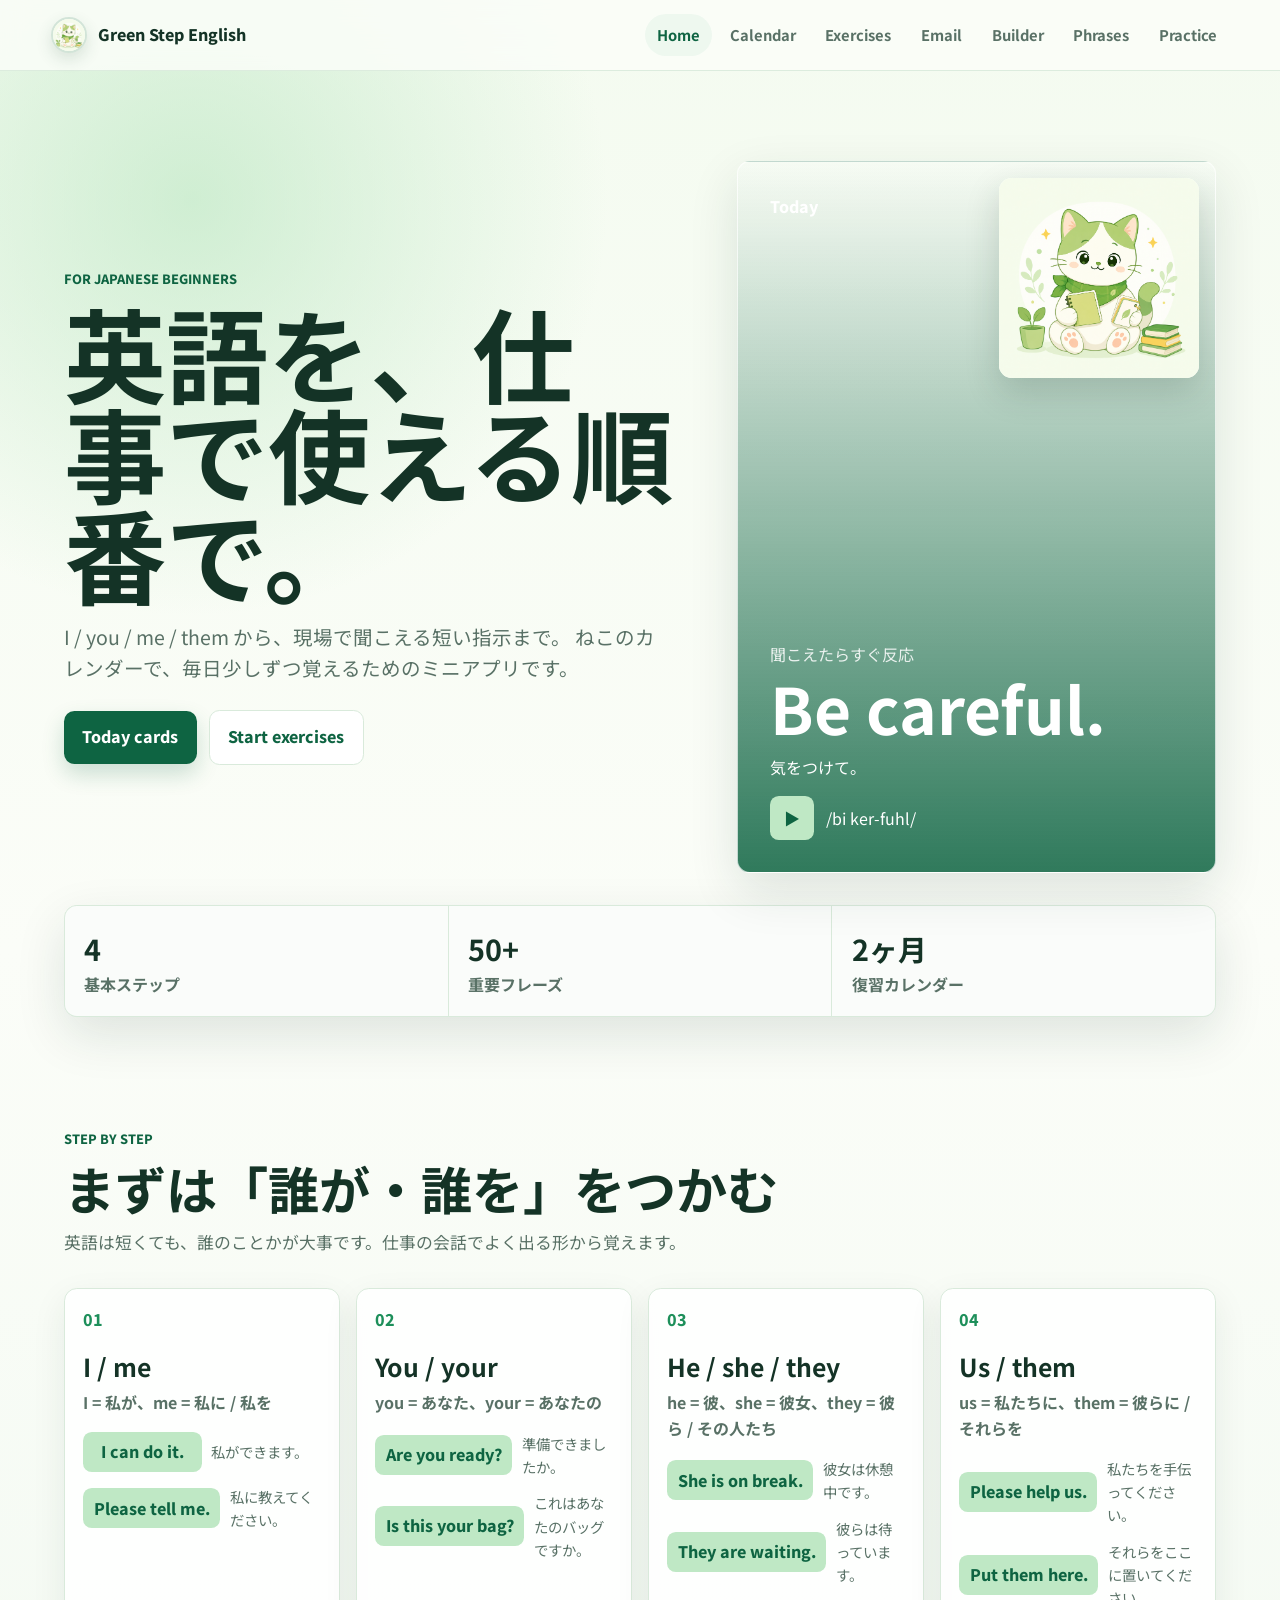
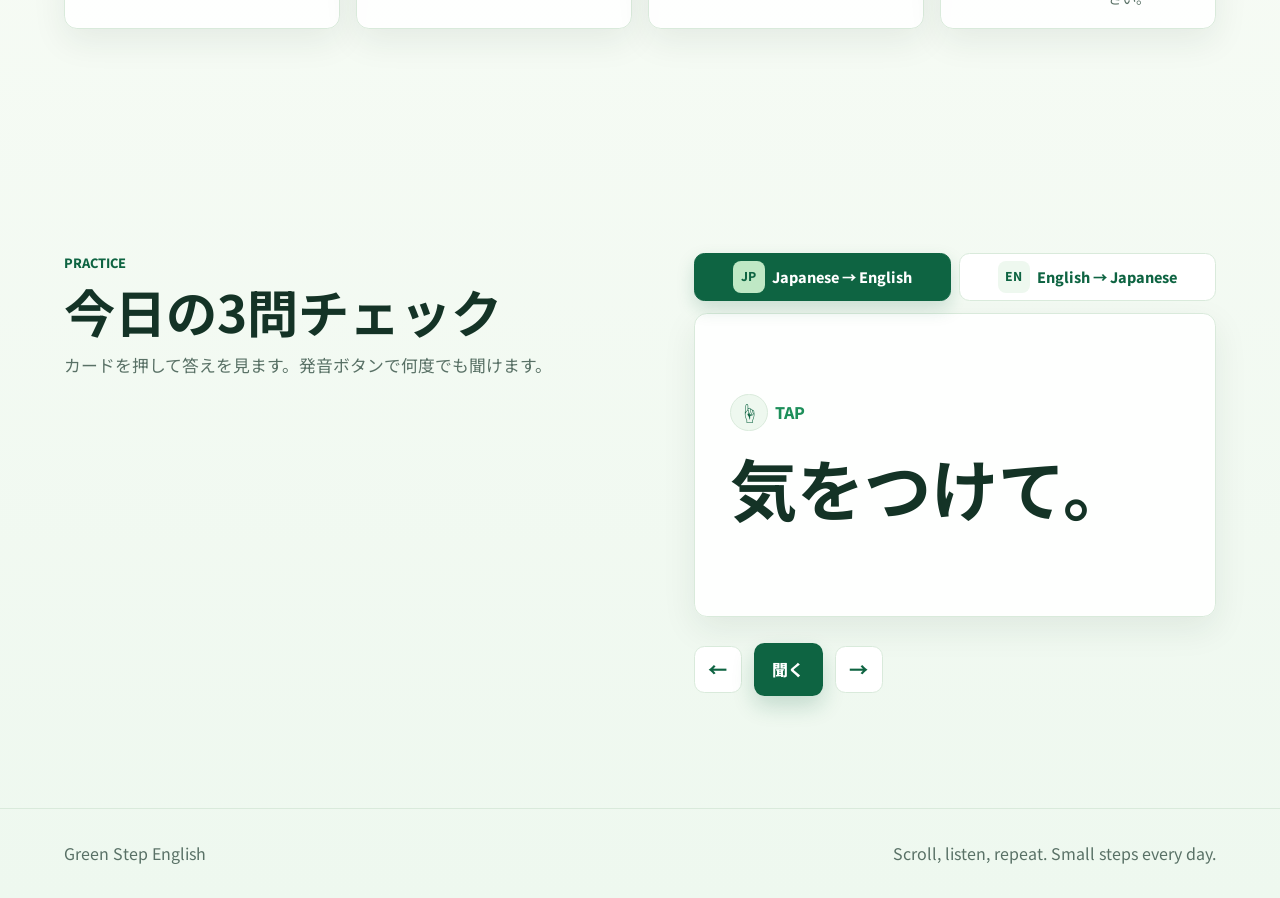
==== commit fb3fe122: "add logo" ====
--- a/index.html
+++ b/index.html
@@ -4,6 +4,10 @@
     <meta charset="UTF-8" />
     <meta name="viewport" content="width=device-width, initial-scale=1.0" />
     <title>Green Step English</title>
+    <link rel="icon" type="image/png" href="assets/study-cat.png" />
+    <link rel="apple-touch-icon" href="assets/study-cat.png" />
+    <link rel="manifest" href="site.webmanifest" />
+    <meta name="theme-color" content="#2f7d52" />
     <link rel="preconnect" href="https://fonts.googleapis.com" />
     <link rel="preconnect" href="https://fonts.gstatic.com" crossorigin />
     <link
@@ -15,7 +19,7 @@
   <body>
     <header class="topbar">
       <a class="brand" href="#top" aria-label="Green Step English">
-        <span class="brand-mark">G</span>
+        <img class="brand-mark" src="assets/study-cat.png" alt="" />
         <span>Green Step English</span>
       </a>
       <nav class="nav" aria-label="Main navigation">
--- a/styles.css
+++ b/styles.css
@@ -63,13 +63,13 @@
 }
 
 .brand-mark {
-  display: grid;
   width: 2.25rem;
   height: 2.25rem;
-  place-items: center;
-  color: var(--white);
-  background: var(--green-dark);
-  border-radius: 0.5rem;
+  display: block;
+  border: 2px solid rgba(47, 125, 82, 0.18);
+  border-radius: 50%;
+  box-shadow: 0 0.4rem 1rem rgba(49, 95, 69, 0.16);
+  object-fit: cover;
 }
 
 .nav {
